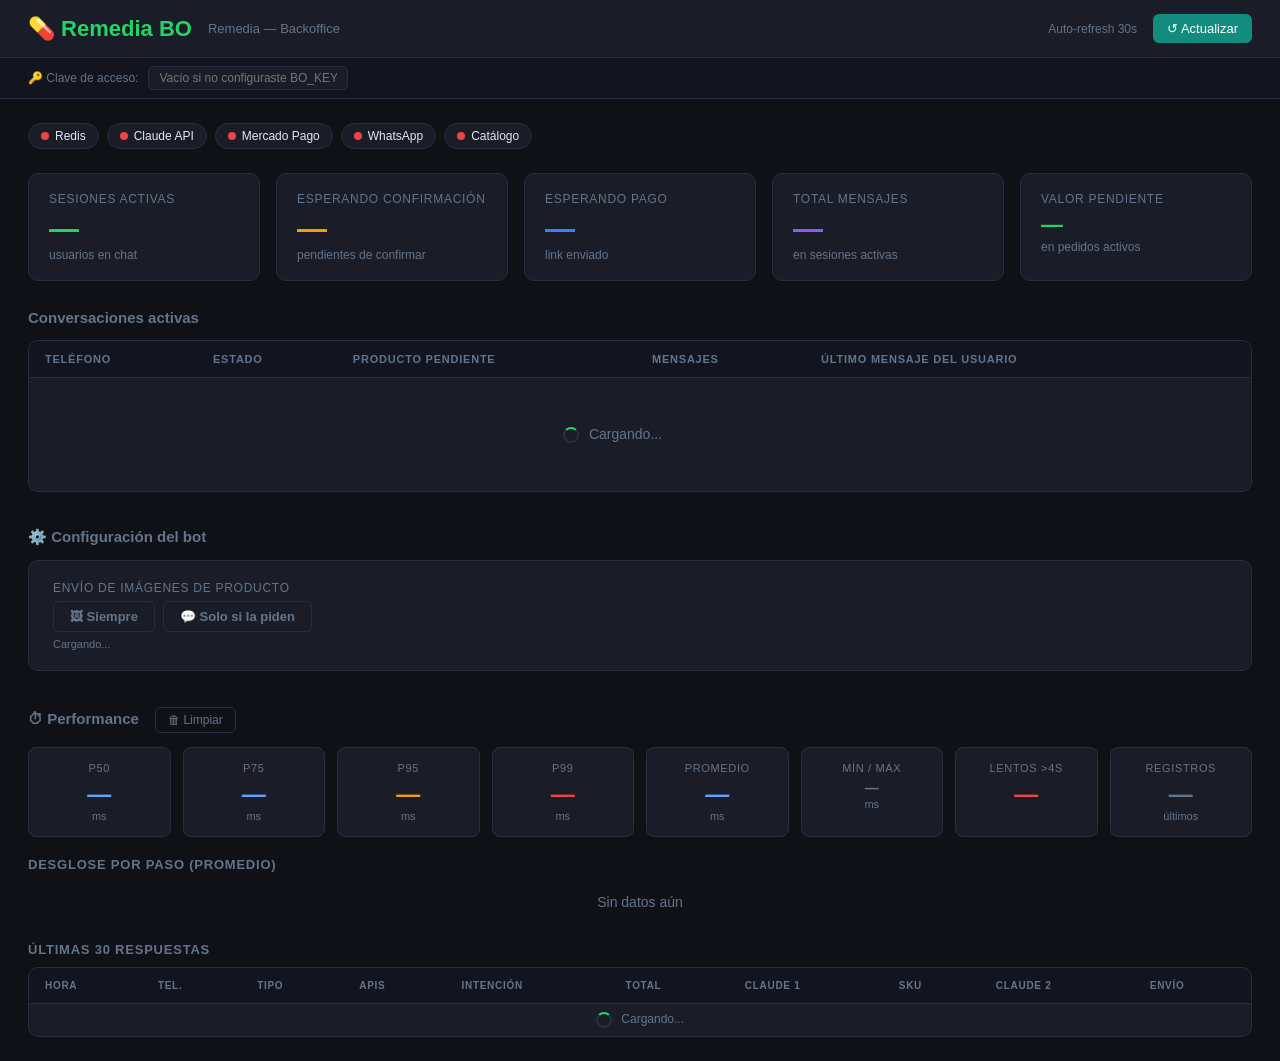
==== app/static/backoffice.html @ 474941da "feat: show which APIs were called in perf log table - webhook.py: track audio_provider used per mess" ====
<!DOCTYPE html>
<html lang="es">
<head>
<meta charset="UTF-8">
<meta name="viewport" content="width=device-width, initial-scale=1.0">
<title>Remedia — Backoffice</title>
<style>
* { box-sizing: border-box; margin: 0; padding: 0; }
:root {
  --bg: #0f1117;
  --surface: #1a1d27;
  --border: #2a2d3e;
  --text: #e2e8f0;
  --text-muted: #64748b;
  --accent: #25d366;
  --accent2: #128c7e;
  --warn: #f59e0b;
  --danger: #ef4444;
  --info: #3b82f6;
  --purple: #8b5cf6;
}
body { font-family: -apple-system, BlinkMacSystemFont, 'Segoe UI', sans-serif; background: var(--bg); color: var(--text); min-height: 100vh; }

/* ── Header ── */
#header {
  background: var(--surface);
  border-bottom: 1px solid var(--border);
  padding: 14px 28px;
  display: flex; align-items: center; gap: 16px;
}
#header .logo { font-size: 22px; font-weight: 700; color: var(--accent); }
#header .sub { font-size: 13px; color: var(--text-muted); }
#header .spacer { flex: 1; }
#header .refresh-info { font-size: 12px; color: var(--text-muted); }
#btn-refresh {
  background: var(--accent2); color: #fff;
  border: none; border-radius: 6px; padding: 7px 14px;
  cursor: pointer; font-size: 13px; font-weight: 500;
}
#btn-refresh:hover { background: var(--accent); }

/* ── Key input ── */
#key-bar {
  background: #12151f;
  border-bottom: 1px solid var(--border);
  padding: 8px 28px;
  display: flex; align-items: center; gap: 10px;
  font-size: 12px; color: var(--text-muted);
}
#key-input {
  background: var(--surface); border: 1px solid var(--border);
  color: var(--text); border-radius: 5px; padding: 4px 10px;
  font-size: 12px; width: 200px; outline: none;
}

/* ── Content ── */
#content { padding: 24px 28px; max-width: 1400px; }

/* ── Status bar ── */
#status-bar {
  display: flex; gap: 8px; flex-wrap: wrap; margin-bottom: 24px;
}
.status-pill {
  display: flex; align-items: center; gap: 6px;
  background: var(--surface); border: 1px solid var(--border);
  border-radius: 20px; padding: 5px 12px; font-size: 12px;
}
.status-pill .dot { width: 8px; height: 8px; border-radius: 50%; flex-shrink: 0; }
.dot.ok { background: var(--accent); }
.dot.err { background: var(--danger); }
.dot.unk { background: var(--text-muted); }

/* ── Stat cards ── */
#stats-row {
  display: grid;
  grid-template-columns: repeat(auto-fit, minmax(180px, 1fr));
  gap: 16px; margin-bottom: 28px;
}
.stat-card {
  background: var(--surface); border: 1px solid var(--border);
  border-radius: 10px; padding: 18px 20px;
}
.stat-card .label { font-size: 12px; color: var(--text-muted); margin-bottom: 8px; text-transform: uppercase; letter-spacing: .06em; }
.stat-card .value { font-size: 30px; font-weight: 700; line-height: 1; }
.stat-card .sub { font-size: 12px; color: var(--text-muted); margin-top: 4px; }
.val-green { color: var(--accent); }
.val-warn  { color: var(--warn); }
.val-info  { color: var(--info); }
.val-purple{ color: var(--purple); }

/* ── Sessions table ── */
#sessions-section h2 {
  font-size: 15px; font-weight: 600; margin-bottom: 14px;
  color: var(--text-muted);
}
.table-wrap {
  background: var(--surface); border: 1px solid var(--border);
  border-radius: 10px; overflow: hidden;
}
table { width: 100%; border-collapse: collapse; }
thead th {
  text-align: left; font-size: 11px; text-transform: uppercase;
  letter-spacing: .07em; color: var(--text-muted);
  padding: 12px 16px; border-bottom: 1px solid var(--border);
  background: #12151f;
}
tbody tr {
  border-bottom: 1px solid var(--border);
  cursor: pointer; transition: background .12s;
}
tbody tr:last-child { border-bottom: none; }
tbody tr:hover { background: #1f2235; }
tbody tr.expanded { background: #1f2235; }
td { padding: 12px 16px; font-size: 13px; vertical-align: middle; }
td .phone { font-weight: 600; font-family: monospace; font-size: 13px; }
td .msgs-count { color: var(--text-muted); font-size: 12px; }
td .ultimo { color: var(--text-muted); font-size: 12px; max-width: 260px; overflow: hidden; text-overflow: ellipsis; white-space: nowrap; }
td .product-name { font-weight: 500; }
td .product-price { color: var(--accent); font-size: 12px; }

/* Estado badges */
.badge {
  display: inline-block; padding: 3px 10px; border-radius: 10px;
  font-size: 11px; font-weight: 600;
}
.badge.idle { background: #1e293b; color: var(--text-muted); }
.badge.esperando_confirmacion { background: #2d1f00; color: var(--warn); }
.badge.esperando_pago { background: #0f2d1a; color: var(--accent); }
.badge.pedido_confirmado { background: #1a1060; color: #a78bfa; }
.badge.operador { background: #2d0a0a; color: var(--danger); animation: pulse-red 2s infinite; }
@keyframes pulse-red { 0%,100%{opacity:1} 50%{opacity:.6} }

/* ── Conversation expand ── */
.conv-row { display: none; }
.conv-row.visible { display: table-row; }
.conv-cell {
  padding: 0 16px 16px !important;
  background: #12151f;
}
.conv-inner {
  border: 1px solid var(--border); border-radius: 8px;
  overflow: hidden; max-height: 320px; overflow-y: auto;
}
.conv-msg {
  padding: 8px 14px; font-size: 13px; line-height: 1.5;
  border-bottom: 1px solid var(--border);
  display: flex; gap: 10px;
}
.conv-msg:last-child { border-bottom: none; }
.conv-msg .role {
  font-size: 11px; font-weight: 700; min-width: 70px;
  padding-top: 2px; flex-shrink: 0;
}
.conv-msg .role.user      { color: var(--info); }
.conv-msg .role.assistant { color: var(--accent); }
.conv-msg .role.operator  { color: var(--danger); }
.conv-msg .text { color: var(--text); white-space: pre-wrap; }

/* ── Operator panel ── */
.operator-panel {
  border-top: 1px solid var(--border); padding: 12px 14px;
  background: #1a0f0f; display: flex; flex-direction: column; gap: 10px;
}
.operator-panel .op-label {
  font-size: 11px; font-weight: 700; color: var(--danger);
  text-transform: uppercase; letter-spacing: .06em;
}
.operator-input-row {
  display: flex; gap: 8px;
}
.operator-input {
  flex: 1; background: var(--surface); border: 1px solid var(--border);
  color: var(--text); border-radius: 6px; padding: 8px 12px;
  font-size: 13px; outline: none; resize: none; font-family: inherit;
}
.operator-input:focus { border-color: var(--danger); }
.btn-op-send {
  background: var(--danger); color: #fff; border: none;
  border-radius: 6px; padding: 8px 16px; cursor: pointer;
  font-size: 13px; font-weight: 600; white-space: nowrap;
}
.btn-op-send:hover { background: #dc2626; }
.btn-op-send:disabled { opacity: .5; cursor: not-allowed; }
.btn-op-release {
  background: transparent; border: 1px solid var(--border);
  color: var(--text-muted); border-radius: 6px; padding: 6px 12px;
  cursor: pointer; font-size: 12px;
}
.btn-op-release:hover { border-color: var(--accent); color: var(--accent); }

/* ── Empty state ── */
.empty { color: var(--text-muted); font-size: 14px; text-align: center; padding: 48px; }

/* ── Loading ── */
.spinner {
  display: inline-block; width: 16px; height: 16px;
  border: 2px solid var(--border); border-top-color: var(--accent);
  border-radius: 50%; animation: spin .7s linear infinite;
  vertical-align: middle; margin-right: 6px;
}
@keyframes spin { to { transform: rotate(360deg); } }

#last-updated { font-size: 12px; color: var(--text-muted); margin-bottom: 14px; }

/* ── Perf section ── */
#perf-section { margin-top: 36px; }
#perf-section h2 {
  font-size: 15px; font-weight: 600; margin-bottom: 14px; color: var(--text-muted);
}
#perf-section h3 {
  font-size: 13px; font-weight: 600; color: var(--text-muted);
  margin: 20px 0 10px; text-transform: uppercase; letter-spacing: .06em;
}
.perf-cards {
  display: grid;
  grid-template-columns: repeat(auto-fit, minmax(130px, 1fr));
  gap: 12px; margin-bottom: 20px;
}
.perf-card {
  background: var(--surface); border: 1px solid var(--border);
  border-radius: 8px; padding: 14px 16px; text-align: center;
}
.perf-card .p-label { font-size: 11px; color: var(--text-muted); text-transform: uppercase; letter-spacing: .06em; margin-bottom: 6px; }
.perf-card .p-value { font-size: 24px; font-weight: 700; }
.perf-card .p-unit  { font-size: 11px; color: var(--text-muted); margin-top: 2px; }
.ms-fast   { color: var(--accent); }
.ms-ok     { color: #60a5fa; }
.ms-warn   { color: var(--warn); }
.ms-slow   { color: var(--danger); }

.step-bars { display: flex; flex-direction: column; gap: 8px; margin-bottom: 20px; }
.step-bar-row { display: flex; align-items: center; gap: 10px; font-size: 12px; }
.step-bar-label { min-width: 120px; color: var(--text-muted); }
.step-bar-track { flex: 1; background: var(--border); border-radius: 4px; height: 12px; overflow: hidden; }
.step-bar-fill  { height: 100%; border-radius: 4px; transition: width .4s; }
.step-bar-val   { min-width: 60px; text-align: right; color: var(--text); }

.perf-log-table { font-size: 12px; }
.perf-log-table thead th { font-size: 10px; }
.perf-log-table td { padding: 8px 12px; font-size: 12px; }
.ts-cell { color: var(--text-muted); font-family: monospace; }
.slow-row td { background: rgba(239,68,68,.08); }

.tag {
  display: inline-block; padding: 2px 8px; border-radius: 6px;
  font-size: 10px; font-weight: 600; background: #1e293b; color: var(--text-muted);
}
.tag.audio    { background: #1a1060; color: #a78bfa; }
.tag.image    { background: #0f2d1a; color: var(--accent); }
.tag.simulate { background: #12182b; color: #60a5fa; }

/* API tags en la columna de APIs */
.api-tags { display: flex; flex-wrap: wrap; gap: 3px; }
.api-tag { display: inline-block; padding: 2px 6px; border-radius: 5px; font-size: 10px; font-weight: 700; }
.api-tag.claude  { background: #1e3a5f; color: #60a5fa; }
.api-tag.groq    { background: #2d1060; color: #c084fc; }
.api-tag.openai  { background: #0f2d1a; color: #34d399; }
.api-tag.vision  { background: #2d1f00; color: #fbbf24; }

#btn-clear-perf {
  background: transparent; border: 1px solid var(--border);
  color: var(--text-muted); border-radius: 6px; padding: 5px 12px;
  cursor: pointer; font-size: 12px; margin-left: 12px;
}
#btn-clear-perf:hover { border-color: var(--danger); color: var(--danger); }
</style>
</head>
<body>

<div id="header">
  <div class="logo">💊 Remedia BO</div>
  <div class="sub">Remedia — Backoffice</div>
  <div class="spacer"></div>
  <span class="refresh-info">Auto-refresh 30s</span>
  <button id="btn-refresh">↺ Actualizar</button>
</div>

<div id="key-bar">
  🔑 Clave de acceso:
  <input id="key-input" type="password" placeholder="Vacío si no configuraste BO_KEY" />
</div>

<div id="content">

  <div id="status-bar">
    <div class="status-pill"><div class="dot unk" id="dot-redis"></div> Redis</div>
    <div class="status-pill"><div class="dot unk" id="dot-claude"></div> Claude API</div>
    <div class="status-pill"><div class="dot unk" id="dot-mp"></div> Mercado Pago</div>
    <div class="status-pill"><div class="dot unk" id="dot-wa"></div> WhatsApp</div>
    <div class="status-pill"><div class="dot unk" id="dot-sku"></div> <span id="lbl-sku">Catálogo</span></div>
  </div>

  <div id="stats-row">
    <div class="stat-card">
      <div class="label">Sesiones activas</div>
      <div class="value val-green" id="s-total">—</div>
      <div class="sub">usuarios en chat</div>
    </div>
    <div class="stat-card">
      <div class="label">Esperando confirmación</div>
      <div class="value val-warn" id="s-confirmacion">—</div>
      <div class="sub">pendientes de confirmar</div>
    </div>
    <div class="stat-card">
      <div class="label">Esperando pago</div>
      <div class="value val-info" id="s-pago">—</div>
      <div class="sub">link enviado</div>
    </div>
    <div class="stat-card">
      <div class="label">Total mensajes</div>
      <div class="value val-purple" id="s-mensajes">—</div>
      <div class="sub">en sesiones activas</div>
    </div>
    <div class="stat-card">
      <div class="label">Valor pendiente</div>
      <div class="value val-green" id="s-valor" style="font-size:22px">—</div>
      <div class="sub">en pedidos activos</div>
    </div>
  </div>

  <div id="sessions-section">
    <p id="last-updated"></p>
    <h2>Conversaciones activas</h2>
    <div class="table-wrap">
      <table id="sessions-table">
        <thead>
          <tr>
            <th>Teléfono</th>
            <th>Estado</th>
            <th>Producto pendiente</th>
            <th>Mensajes</th>
            <th>Último mensaje del usuario</th>
            <th></th>
          </tr>
        </thead>
        <tbody id="sessions-body">
          <tr><td colspan="5" class="empty"><span class="spinner"></span> Cargando...</td></tr>
        </tbody>
      </table>
    </div>
  </div>

  <!-- ── Configuración ───────────────────────────────────────────────────── -->
  <div id="config-section" style="margin-top:36px;margin-bottom:36px">
    <h2 style="font-size:15px;font-weight:600;margin-bottom:14px;color:var(--text-muted)">⚙️ Configuración del bot</h2>
    <div style="background:var(--surface);border:1px solid var(--border);border-radius:10px;padding:20px 24px;display:flex;flex-wrap:wrap;gap:24px;align-items:center">

      <!-- send_images toggle -->
      <div style="display:flex;flex-direction:column;gap:6px">
        <div style="font-size:12px;text-transform:uppercase;letter-spacing:.06em;color:var(--text-muted)">Envío de imágenes de producto</div>
        <div style="display:flex;gap:8px">
          <button class="cfg-btn" id="cfg-img-always" data-key="send_images" data-val="always"
            onclick="setConfig('send_images','always')" style="padding:7px 16px;border-radius:6px;font-size:13px;font-weight:600;cursor:pointer;border:1px solid var(--border);background:var(--surface2);color:var(--text-muted);transition:all .15s">
            🖼 Siempre
          </button>
          <button class="cfg-btn" id="cfg-img-onrequest" data-key="send_images" data-val="on_request"
            onclick="setConfig('send_images','on_request')" style="padding:7px 16px;border-radius:6px;font-size:13px;font-weight:600;cursor:pointer;border:1px solid var(--border);background:var(--surface2);color:var(--text-muted);transition:all .15s">
            💬 Solo si la piden
          </button>
        </div>
        <div style="font-size:11px;color:var(--text-muted)" id="cfg-img-desc">Cargando...</div>
      </div>

    </div>
  </div>

  <!-- ── Performance ─────────────────────────────────────────────────────── -->
  <div id="perf-section">
    <h2>
      ⏱ Performance
      <button id="btn-clear-perf" title="Borrar historial de tiempos">🗑 Limpiar</button>
    </h2>

    <!-- Percentile cards -->
    <div class="perf-cards" id="perf-cards">
      <div class="perf-card"><div class="p-label">p50</div><div class="p-value ms-ok" id="p-p50">—</div><div class="p-unit">ms</div></div>
      <div class="perf-card"><div class="p-label">p75</div><div class="p-value ms-ok" id="p-p75">—</div><div class="p-unit">ms</div></div>
      <div class="perf-card"><div class="p-label">p95</div><div class="p-value ms-warn" id="p-p95">—</div><div class="p-unit">ms</div></div>
      <div class="perf-card"><div class="p-label">p99</div><div class="p-value ms-slow" id="p-p99">—</div><div class="p-unit">ms</div></div>
      <div class="perf-card"><div class="p-label">Promedio</div><div class="p-value ms-ok" id="p-avg">—</div><div class="p-unit">ms</div></div>
      <div class="perf-card"><div class="p-label">Mín / Máx</div><div class="p-value" id="p-minmax" style="font-size:14px;color:var(--text-muted)">—</div><div class="p-unit">ms</div></div>
      <div class="perf-card"><div class="p-label">Lentos &gt;4s</div><div class="p-value ms-slow" id="p-lentos">—</div><div class="p-unit" id="p-lentos-pct"></div></div>
      <div class="perf-card"><div class="p-label">Registros</div><div class="p-value" style="color:var(--text-muted)" id="p-total">—</div><div class="p-unit">últimos</div></div>
    </div>

    <!-- Step breakdown bars -->
    <h3>Desglose por paso (promedio)</h3>
    <div class="step-bars" id="step-bars">
      <div class="empty" style="padding:12px">Sin datos aún</div>
    </div>

    <!-- Recent log table -->
    <h3>Últimas 30 respuestas</h3>
    <div class="table-wrap">
      <table class="perf-log-table">
        <thead>
          <tr>
            <th>Hora</th>
            <th>Tel.</th>
            <th>Tipo</th>
            <th>APIs</th>
            <th>Intención</th>
            <th>Total</th>
            <th>Claude 1</th>
            <th>SKU</th>
            <th>Claude 2</th>
            <th>Envío</th>
          </tr>
        </thead>
        <tbody id="perf-body">
          <tr><td colspan="10" class="empty"><span class="spinner"></span> Cargando...</td></tr>
        </tbody>
      </table>
    </div>
  </div>

</div>

<script>
const API = '';
let expandedPhones = new Set();

function key() {
  return document.getElementById('key-input').value.trim();
}

function apiUrl(path) {
  const k = key();
  return `${API}${path}${k ? '?key=' + encodeURIComponent(k) : ''}`;
}

// ── Health ───────────────────────────────────────────────────────────────────

async function loadHealth() {
  try {
    const r = await fetch(apiUrl('/bo/health'));
    if (!r.ok) {
      // Marcar todo en rojo si el servidor no responde bien
      ['dot-redis','dot-claude','dot-mp','dot-wa','dot-sku'].forEach(id => setDot(id, false));
      return;
    }
    const d = await r.json();
    setDot('dot-redis',  d.redis);
    setDot('dot-claude', d.anthropic_key_ok);
    setDot('dot-mp',     d.mp_token_ok);
    setDot('dot-wa',     d.whatsapp_ok);
    setDot('dot-sku',    d.sku_total > 0);
    document.getElementById('lbl-sku').textContent = `Catálogo (${d.sku_total.toLocaleString('es-AR')} SKUs)`;
  } catch(_) {
    ['dot-redis','dot-claude','dot-mp','dot-wa','dot-sku'].forEach(id => setDot(id, false));
  }
}

function setDot(id, ok) {
  const el = document.getElementById(id);
  el.className = 'dot ' + (ok ? 'ok' : 'err');
}

// ── Stats ────────────────────────────────────────────────────────────────────

async function loadStats() {
  try {
    const r = await fetch(apiUrl('/bo/stats'));
    if (!r.ok) return;
    const d = await r.json();
    document.getElementById('s-total').textContent       = d.sesiones_activas;
    document.getElementById('s-confirmacion').textContent = d.by_estado?.esperando_confirmacion || 0;
    document.getElementById('s-pago').textContent         = d.by_estado?.esperando_pago || 0;
    document.getElementById('s-mensajes').textContent     = d.total_mensajes;
    document.getElementById('s-valor').textContent        = '$' + Number(d.valor_pendiente).toLocaleString('es-AR', {minimumFractionDigits:2});
  } catch(_) {}
}

// ── Sessions ─────────────────────────────────────────────────────────────────

async function loadSessions() {
  try {
    const r = await fetch(apiUrl('/bo/sessions'));
    if (r.status === 403) {
      document.getElementById('sessions-body').innerHTML =
        '<tr><td colspan="5" class="empty">🔒 Clave incorrecta</td></tr>';
      return;
    }
    if (!r.ok) return;
    const sessions = await r.json();
    renderSessions(sessions);
    scheduleRefresh(sessions);
    document.getElementById('last-updated').textContent =
      'Última actualización: ' + new Date().toLocaleTimeString('es-AR');
  } catch(e) {
    document.getElementById('sessions-body').innerHTML =
      '<tr><td colspan="6" class="empty">Error conectando al servidor</td></tr>';
    scheduleRefresh([]);
  }
}

function estadoBadge(estado) {
  const labels = {
    idle:                   'Idle',
    esperando_confirmacion: 'Confirmación',
    esperando_pago:         'Esperando pago',
    pedido_confirmado:      '✅ Pago confirmado',
    operador:               '🔴 En atención',
  };
  return `<span class="badge ${estado}">${labels[estado] || estado}</span>`;
}

function renderSessions(sessions) {
  // Guardar contenido de textareas de operador antes de re-renderizar
  const savedInputs = {};
  document.querySelectorAll('.operator-input').forEach(el => {
    if (el.value.trim()) savedInputs[el.id] = el.value;
  });

  const body = document.getElementById('sessions-body');
  if (!sessions.length) {
    body.innerHTML = '<tr><td colspan="6" class="empty">Sin sesiones activas en este momento</td></tr>';
    return;
  }

  let html = '';
  for (const s of sessions) {
    const isExp = expandedPhones.has(s.phone);
    const productHtml = s.pending_sku_nombre
      ? `<div class="product-name">${esc(s.pending_sku_nombre)}</div>
         <div class="product-price">$${Number(s.pending_precio).toLocaleString('es-AR',{minimumFractionDigits:2})} × ${s.pending_cantidad}</div>`
      : `<span style="color:var(--text-muted);font-size:12px">—</span>`;

    const isOp = s.estado === 'operador';
    const takeoverBtn = isOp
      ? `<button class="btn-op-release" onclick="event.stopPropagation();releaseSession('${esc(s.phone)}')" title="Devolver al bot">🤖 Devolver al bot</button>`
      : `<button class="btn-op-release" onclick="event.stopPropagation();takeoverSession('${esc(s.phone)}')" title="Tomar conversación">🙋 Tomar</button>`;

    html += `
      <tr class="${isExp ? 'expanded' : ''}" onclick="toggleSession('${esc(s.phone)}')">
        <td><div class="phone">${esc(s.phone)}</div></td>
        <td>${estadoBadge(s.estado)}</td>
        <td>${productHtml}</td>
        <td><span class="msgs-count">${s.mensajes}</span></td>
        <td><div class="ultimo">${s.ultimo_mensaje ? esc(s.ultimo_mensaje) : '—'}</div></td>
        <td>${takeoverBtn}</td>
      </tr>
      <tr class="conv-row ${isExp ? 'visible' : ''}" id="conv-${esc(s.phone)}">
        <td colspan="6" class="conv-cell">
          <div class="conv-inner" id="conv-inner-${esc(s.phone)}">
            <div class="empty" style="padding:16px"><span class="spinner"></span> Cargando historial...</div>
          </div>
          ${isOp ? operatorPanel(s.phone) : ''}
        </td>
      </tr>`;
  }
  body.innerHTML = html;

  // Restaurar contenido de textareas que tenían texto
  Object.entries(savedInputs).forEach(([id, val]) => {
    const el = document.getElementById(id);
    if (el) el.value = val;
  });

  // Recargar los que estaban expandidos
  for (const phone of expandedPhones) {
    fetchConversation(phone);
  }
}

async function toggleSession(phone) {
  if (expandedPhones.has(phone)) {
    expandedPhones.delete(phone);
  } else {
    expandedPhones.add(phone);
    fetchConversation(phone);
  }
  // Redraw without full reload
  const row = document.querySelector(`tr[onclick="toggleSession('${phone}')"]`);
  const convRow = document.getElementById(`conv-${phone}`);
  if (row) row.classList.toggle('expanded', expandedPhones.has(phone));
  if (convRow) convRow.classList.toggle('visible', expandedPhones.has(phone));
}

async function fetchConversation(phone) {
  const inner = document.getElementById(`conv-inner-${phone}`);
  if (!inner) return;
  try {
    const r = await fetch(apiUrl(`/bo/session/${encodeURIComponent(phone)}`));
    if (!r.ok) return;
    const d = await r.json();
    const history = d.history || [];
    if (!history.length) {
      inner.innerHTML = '<div class="empty" style="padding:12px">Sin historial</div>';
      return;
    }
    const roleLabel = {
      user:      '👤 Usuario',
      assistant: '🤖 Remedia',
      operator:  '🧑‍💼 Operador',
    };
    inner.innerHTML = history.map(m => `
      <div class="conv-msg">
        <div class="role ${m.role}">${roleLabel[m.role] || m.role}</div>
        <div class="text">${esc(m.content)}</div>
      </div>`).join('');
    inner.scrollTop = inner.scrollHeight;
  } catch(_) {}
}

// ── Operador handoff ──────────────────────────────────────────────────────────

function operatorPanel(phone) {
  const pid = phone.replace(/\W/g, '_');
  return `
    <div class="operator-panel" id="op-panel-${pid}">
      <div class="op-label">🔴 Modo operador activo — el bot está silenciado</div>
      <div class="operator-input-row">
        <textarea class="operator-input" id="op-input-${pid}" rows="2"
          placeholder="Escribí tu mensaje al cliente..."
          onkeydown="opKeydown(event,'${esc(phone)}')"></textarea>
        <button class="btn-op-send" id="op-send-${pid}"
          onclick="sendOperatorMessage('${esc(phone)}')">Enviar</button>
      </div>
    </div>`;
}

function opKeydown(e, phone) {
  // Ctrl+Enter o Cmd+Enter para enviar
  if ((e.ctrlKey || e.metaKey) && e.key === 'Enter') {
    e.preventDefault();
    sendOperatorMessage(phone);
  }
}

async function takeoverSession(phone) {
  try {
    const r = await fetch(apiUrl(`/bo/session/${encodeURIComponent(phone)}/takeover`), { method: 'POST' });
    if (!r.ok) return;
    await loadSessions();
    // Expandir automáticamente la sesión tomada
    if (!expandedPhones.has(phone)) {
      expandedPhones.add(phone);
      await fetchConversation(phone);
    }
  } catch(_) {}
}

async function releaseSession(phone) {
  try {
    const r = await fetch(apiUrl(`/bo/session/${encodeURIComponent(phone)}/release`), { method: 'POST' });
    if (!r.ok) return;
    await loadSessions();
  } catch(_) {}
}

async function sendOperatorMessage(phone) {
  const pid = phone.replace(/\W/g, '_');
  const input = document.getElementById(`op-input-${pid}`);
  const btn   = document.getElementById(`op-send-${pid}`);
  if (!input || !input.value.trim()) return;

  btn.disabled = true;
  btn.textContent = '...';

  try {
    const r = await fetch(apiUrl(`/bo/session/${encodeURIComponent(phone)}/message`), {
      method: 'POST',
      headers: { 'Content-Type': 'application/json' },
      body: JSON.stringify({ text: input.value.trim() }),
    });
    if (r.ok) {
      input.value = '';
      await fetchConversation(phone);  // refrescar historial
    } else {
      const err = await r.json().catch(() => ({}));
      alert('Error enviando: ' + (err.detail || r.status));
    }
  } catch(e) {
    alert('Error de red: ' + e.message);
  } finally {
    btn.disabled = false;
    btn.textContent = 'Enviar';
    input.focus();
  }
}

// Refresh más frecuente si hay sesiones en modo operador
function getRefreshInterval() {
  return sessions => sessions?.some(s => s.estado === 'operador') ? 8000 : 30000;
}
let _refreshTimer = null;
function scheduleRefresh(sessions) {
  if (_refreshTimer) clearTimeout(_refreshTimer);
  const delay = sessions?.some(s => s.estado === 'operador') ? 8000 : 30000;
  _refreshTimer = setTimeout(reload, delay);
}

function esc(s) {
  return String(s).replace(/&/g,'&amp;').replace(/</g,'&lt;').replace(/>/g,'&gt;').replace(/"/g,'&quot;');
}

// ── Performance ──────────────────────────────────────────────────────────────

const STEP_LABELS = {
  claude1_ms:        'Claude 1 (intent)',
  sku_ms:            'SKU search',
  claude2_ms:        'Claude 2 (respuesta)',
  send_ms:           'Envío + delay',
  transcripcion_ms:  'Transcripción audio',
  vision_ms:         'Visión imagen',
};

// Max reference for bar width (4000ms = 100%)
const BAR_MAX = 4000;

function msColor(ms) {
  if (ms < 800)  return 'ms-fast';
  if (ms < 2000) return 'ms-ok';
  if (ms < 3500) return 'ms-warn';
  return 'ms-slow';
}

function barColor(key, ms) {
  if (key.startsWith('claude')) return ms < 1500 ? '#3b82f6' : '#f59e0b';
  if (key === 'send_ms')         return ms < 2000 ? '#25d366' : '#f59e0b';
  if (key === 'sku_ms')          return '#8b5cf6';
  return '#64748b';
}

async function loadPerf() {
  try {
    // Armar URL correctamente para no pisar ?key= cuando ya hay ?n=
    const base = apiUrl('/bo/perf');
    const sep = base.includes('?') ? '&' : '?';
    const r = await fetch(base + sep + 'n=100');
    if (!r.ok) return;
    const d = await r.json();

    if (!d.agregados) {
      document.getElementById('perf-body').innerHTML =
        '<tr><td colspan="10" class="empty">Sin datos de performance aún — enviá algunos mensajes</td></tr>';
      return;
    }

    const a = d.agregados;

    // Cards
    document.getElementById('p-p50').textContent   = a.p50_ms.toLocaleString();
    document.getElementById('p-p75').textContent   = a.p75_ms.toLocaleString();
    document.getElementById('p-p95').textContent   = a.p95_ms.toLocaleString();
    document.getElementById('p-p99').textContent   = a.p99_ms.toLocaleString();
    document.getElementById('p-avg').textContent   = a.avg_ms.toLocaleString();
    document.getElementById('p-minmax').textContent = `${a.min_ms.toLocaleString()} / ${a.max_ms.toLocaleString()}`;
    document.getElementById('p-lentos').textContent = a.lentos_gt4s;
    document.getElementById('p-lentos-pct').textContent = `${a.pct_lentos}% del total`;
    document.getElementById('p-total').textContent = d.total_registros;

    // Color p50 card dynamically
    document.getElementById('p-p50').className = 'p-value ' + msColor(a.p50_ms);
    document.getElementById('p-avg').className = 'p-value ' + msColor(a.avg_ms);

    // Step bars
    const barsEl = document.getElementById('step-bars');
    const stepAvgs = a.step_avgs || {};
    if (!Object.keys(stepAvgs).length) {
      barsEl.innerHTML = '<div class="empty" style="padding:12px">Sin datos de pasos aún</div>';
    } else {
      barsEl.innerHTML = Object.entries(stepAvgs).map(([k, ms]) => {
        const pct = Math.min(ms / BAR_MAX * 100, 100).toFixed(1);
        const color = barColor(k, ms);
        const label = STEP_LABELS[k] || k;
        const count = a.step_counts?.[k] ? ` (${a.step_counts[k]} muestras)` : '';
        return `
          <div class="step-bar-row">
            <div class="step-bar-label">${label}</div>
            <div class="step-bar-track">
              <div class="step-bar-fill" style="width:${pct}%;background:${color}"></div>
            </div>
            <div class="step-bar-val ${msColor(ms)}">${ms.toLocaleString()}ms${count}</div>
          </div>`;
      }).join('');
    }

    // Log table
    const perfBody = document.getElementById('perf-body');
    if (!d.entries.length) {
      perfBody.innerHTML = '<tr><td colspan="10" class="empty">Sin registros</td></tr>';
      return;
    }

    const API_LABELS = { claude: 'Claude', groq: 'Groq', openai: 'OpenAI', vision: 'Visión' };

    perfBody.innerHTML = d.entries.map(e => {
      const t = new Date(e.ts);
      const hora = t.toLocaleTimeString('es-AR', {hour:'2-digit', minute:'2-digit', second:'2-digit'});
      const isSlow = e.total_ms > 4000;
      const s = e.steps || {};
      const tipo = e.tipo || 'text';

      // API tags: usar campo guardado si existe, sino inferir de los steps
      const apis = e.apis && e.apis.length
        ? e.apis
        : [
            ...(s.claude1_ms != null || s.claude2_ms != null ? ['claude'] : []),
            ...(s.transcripcion_ms != null ? ['groq'] : []),   // fallback: groq
            ...(s.vision_ms != null ? ['vision'] : []),
          ];
      const apiTagsHtml = apis.length
        ? `<div class="api-tags">${apis.map(a =>
            `<span class="api-tag ${a}">${API_LABELS[a] || a}</span>`
          ).join('')}</div>`
        : '<span style="color:var(--text-muted);font-size:11px">—</span>';

      return `<tr class="${isSlow ? 'slow-row' : ''}">
        <td class="ts-cell">${hora}</td>
        <td>…${esc(e.phone_suffix || '??')}</td>
        <td><span class="tag ${tipo}">${tipo}</span></td>
        <td>${apiTagsHtml}</td>
        <td style="max-width:120px;overflow:hidden;text-overflow:ellipsis;white-space:nowrap">${esc(e.intencion || '—')}</td>
        <td class="${msColor(e.total_ms)}" style="font-weight:600">${e.total_ms.toLocaleString()}ms</td>
        <td class="${msColor(s.claude1_ms||0)}">${s.claude1_ms != null ? s.claude1_ms+'ms' : '—'}</td>
        <td style="color:var(--text-muted)">${s.sku_ms != null ? s.sku_ms+'ms' : '—'}</td>
        <td class="${msColor(s.claude2_ms||0)}">${s.claude2_ms != null ? s.claude2_ms+'ms' : '—'}</td>
        <td class="${msColor(s.send_ms||0)}">${s.send_ms != null ? s.send_ms+'ms' : '—'}</td>
      </tr>`;
    }).join('');

  } catch(e) {
    console.error('perf load error', e);
  }
}

// Null-safe: evita crash si el HTML viejo (sin btn-clear-perf) está cacheado
const _btnClearPerf = document.getElementById('btn-clear-perf');
if (_btnClearPerf) {
  _btnClearPerf.addEventListener('click', async () => {
    if (!confirm('¿Borrar todo el historial de performance?')) return;
    try {
      await fetch(apiUrl('/bo/perf'), { method: 'DELETE' });
      await loadPerf();
    } catch(_) {}
  });
}

// ── Configuración ────────────────────────────────────────────────────────────

const CFG_IMG_LABELS = {
  always:     { desc: 'El bot envía la imagen del producto automáticamente cuando muestra opciones.', active: 'cfg-img-always' },
  on_request: { desc: 'El bot solo envía la imagen si el cliente la pide explícitamente ("¿tenés foto?").', active: 'cfg-img-onrequest' },
};

async function loadConfig() {
  try {
    const r = await fetch(apiUrl('/bo/config'));
    if (!r.ok) return;
    const d = await r.json();
    applyConfigUI(d);
  } catch(_) {}
}

function applyConfigUI(cfg) {
  // send_images
  const imgMode = cfg.send_images || 'always';
  const info = CFG_IMG_LABELS[imgMode] || CFG_IMG_LABELS.always;
  document.getElementById('cfg-img-desc').textContent = info.desc;
  document.querySelectorAll('[data-key="send_images"]').forEach(btn => {
    const isActive = btn.dataset.val === imgMode;
    btn.style.background = isActive ? 'var(--info)' : 'var(--surface2)';
    btn.style.color      = isActive ? '#fff' : 'var(--text-muted)';
    btn.style.borderColor = isActive ? 'var(--info)' : 'var(--border)';
  });
}

async function setConfig(key, value) {
  try {
    const r = await fetch(apiUrl('/bo/config'), {
      method: 'PATCH',
      headers: { 'Content-Type': 'application/json' },
      body: JSON.stringify({ [key]: value }),
    });
    if (!r.ok) return;
    const d = await r.json();
    applyConfigUI(d);
  } catch(_) {}
}

// ── Reload all ───────────────────────────────────────────────────────────────

async function reload() {
  await Promise.all([loadHealth(), loadStats(), loadSessions(), loadPerf(), loadConfig()]);
}

document.getElementById('btn-refresh').addEventListener('click', reload);
document.getElementById('key-input').addEventListener('change', reload);

// Carga inicial (el refresh dinámico lo maneja scheduleRefresh)
reload();
</script>
</body>
</html>
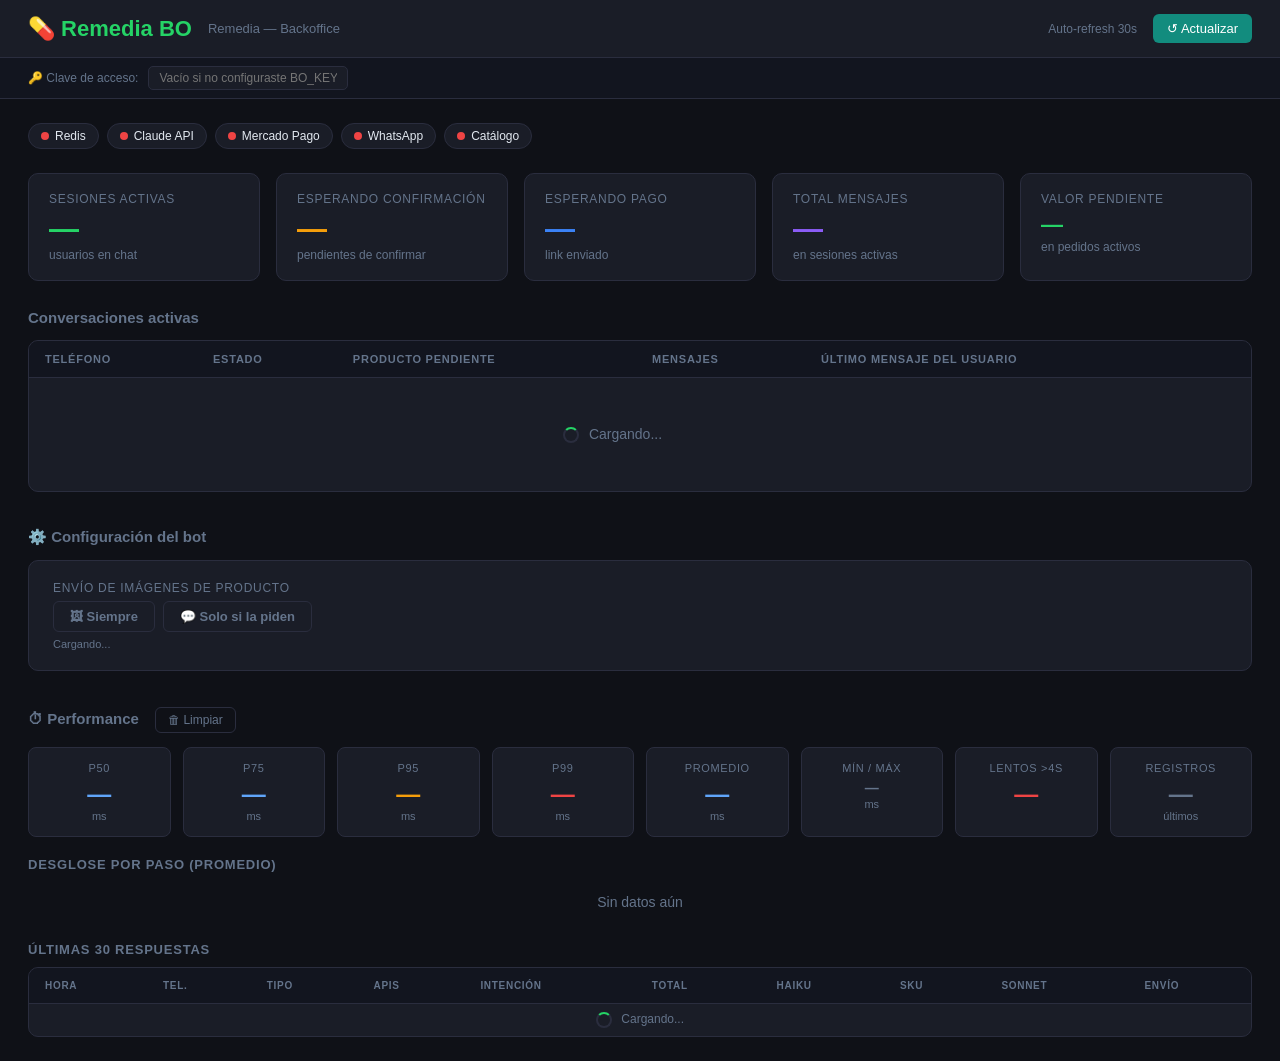
==== commit 811d6f12: "perf: use Haiku for intent classification, Sonnet only for SKU responses - intent_service: split int" ====
--- a/app/static/backoffice.html
+++ b/app/static/backoffice.html
@@ -401,9 +401,9 @@
             <th>APIs</th>
             <th>Intención</th>
             <th>Total</th>
-            <th>Claude 1</th>
+            <th>Haiku</th>
             <th>SKU</th>
-            <th>Claude 2</th>
+            <th>Sonnet</th>
             <th>Envío</th>
           </tr>
         </thead>
@@ -698,10 +698,10 @@
 // ── Performance ──────────────────────────────────────────────────────────────
 
 const STEP_LABELS = {
-  claude1_ms:        'Claude 1 (intent)',
+  claude1_ms:        'Haiku (intent)',
   sku_ms:            'SKU search',
-  claude2_ms:        'Claude 2 (respuesta)',
-  send_ms:           'Envío + delay',
+  claude2_ms:        'Sonnet (respuesta)',
+  send_ms:           'Envío WA',
   transcripcion_ms:  'Transcripción audio',
   vision_ms:         'Visión imagen',
 };
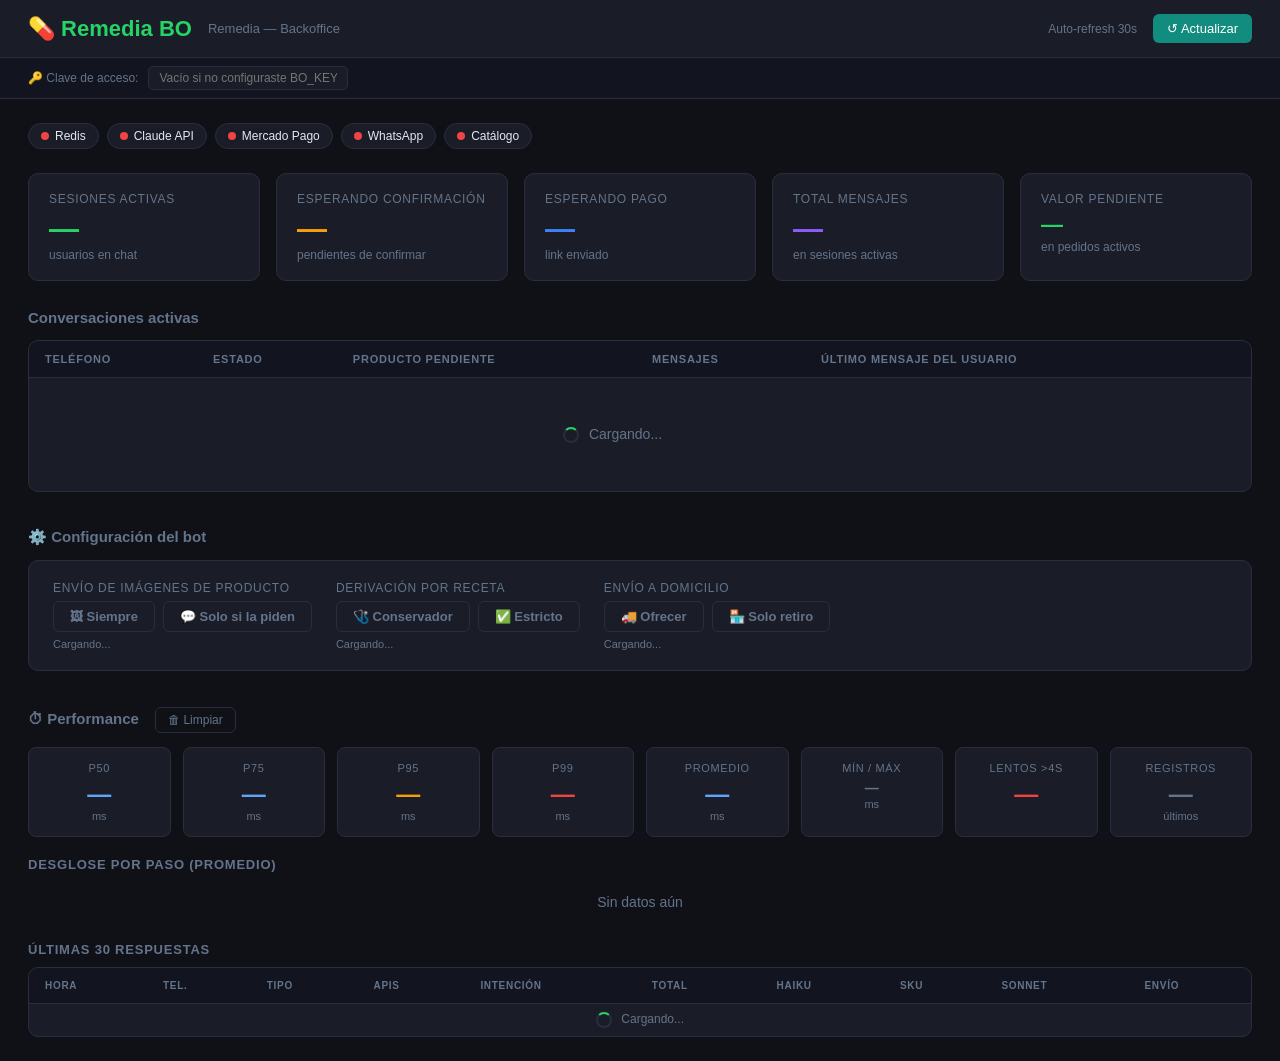
==== commit 98a893a3: "feat: catálogo muestra + derivación por receta + envío a domicilio Tres frentes sobre la muestra "Fa" ====
--- a/app/static/backoffice.html
+++ b/app/static/backoffice.html
@@ -361,6 +361,38 @@
         <div style="font-size:11px;color:var(--text-muted)" id="cfg-img-desc">Cargando...</div>
       </div>
 
+      <!-- receta_mode -->
+      <div style="display:flex;flex-direction:column;gap:6px">
+        <div style="font-size:12px;text-transform:uppercase;letter-spacing:.06em;color:var(--text-muted)">Derivación por receta</div>
+        <div style="display:flex;gap:8px">
+          <button class="cfg-btn" data-key="receta_mode" data-val="conservador"
+            onclick="setConfig('receta_mode','conservador')" style="padding:7px 16px;border-radius:6px;font-size:13px;font-weight:600;cursor:pointer;border:1px solid var(--border);background:var(--surface2);color:var(--text-muted)">
+            🩺 Conservador
+          </button>
+          <button class="cfg-btn" data-key="receta_mode" data-val="estricto"
+            onclick="setConfig('receta_mode','estricto')" style="padding:7px 16px;border-radius:6px;font-size:13px;font-weight:600;cursor:pointer;border:1px solid var(--border);background:var(--surface2);color:var(--text-muted)">
+            ✅ Estricto
+          </button>
+        </div>
+        <div style="font-size:11px;color:var(--text-muted)" id="cfg-receta-desc">Cargando...</div>
+      </div>
+
+      <!-- envio_enabled -->
+      <div style="display:flex;flex-direction:column;gap:6px">
+        <div style="font-size:12px;text-transform:uppercase;letter-spacing:.06em;color:var(--text-muted)">Envío a domicilio</div>
+        <div style="display:flex;gap:8px">
+          <button class="cfg-btn" data-key="envio_enabled" data-val="true"
+            onclick="setConfig('envio_enabled','true')" style="padding:7px 16px;border-radius:6px;font-size:13px;font-weight:600;cursor:pointer;border:1px solid var(--border);background:var(--surface2);color:var(--text-muted)">
+            🚚 Ofrecer
+          </button>
+          <button class="cfg-btn" data-key="envio_enabled" data-val="false"
+            onclick="setConfig('envio_enabled','false')" style="padding:7px 16px;border-radius:6px;font-size:13px;font-weight:600;cursor:pointer;border:1px solid var(--border);background:var(--surface2);color:var(--text-muted)">
+            🏪 Solo retiro
+          </button>
+        </div>
+        <div style="font-size:11px;color:var(--text-muted)" id="cfg-envio-desc">Cargando...</div>
+      </div>
+
     </div>
   </div>
 
@@ -845,6 +877,16 @@
   on_request: { desc: 'El bot solo envía la imagen si el cliente la pide explícitamente ("¿tenés foto?").', active: 'cfg-img-onrequest' },
 };
 
+const CFG_RECETA_LABELS = {
+  conservador: { desc: 'Deriva a una persona los medicamentos marcados "Si" y los ambiguos (sin cruce). Más seguro.' },
+  estricto:    { desc: 'Solo deriva los medicamentos con receta "Si" explícito. Los ambiguos se venden normal.' },
+};
+
+const CFG_ENVIO_LABELS = {
+  'true':  { desc: 'El bot ofrece retiro en sucursal o envío a domicilio (usa la dirección del socio si está).' },
+  'false': { desc: 'Solo retiro en sucursal. No se ofrece envío a domicilio.' },
+};
+
 async function loadConfig() {
   try {
     const r = await fetch(apiUrl('/bo/config'));
@@ -855,14 +897,19 @@
 }
 
 function applyConfigUI(cfg) {
-  // send_images
-  const imgMode = cfg.send_images || 'always';
-  const info = CFG_IMG_LABELS[imgMode] || CFG_IMG_LABELS.always;
-  document.getElementById('cfg-img-desc').textContent = info.desc;
-  document.querySelectorAll('[data-key="send_images"]').forEach(btn => {
-    const isActive = btn.dataset.val === imgMode;
-    btn.style.background = isActive ? 'var(--info)' : 'var(--surface2)';
-    btn.style.color      = isActive ? '#fff' : 'var(--text-muted)';
+  _applyToggle('send_images', cfg.send_images || 'always', CFG_IMG_LABELS, 'cfg-img-desc');
+  _applyToggle('receta_mode', cfg.receta_mode || 'conservador', CFG_RECETA_LABELS, 'cfg-receta-desc');
+  _applyToggle('envio_enabled', String(cfg.envio_enabled ?? 'true'), CFG_ENVIO_LABELS, 'cfg-envio-desc');
+}
+
+function _applyToggle(key, value, labels, descId) {
+  const info = labels[value] || Object.values(labels)[0];
+  const descEl = document.getElementById(descId);
+  if (descEl && info) descEl.textContent = info.desc;
+  document.querySelectorAll(`[data-key="${key}"]`).forEach(btn => {
+    const isActive = btn.dataset.val === value;
+    btn.style.background  = isActive ? 'var(--info)' : 'var(--surface2)';
+    btn.style.color       = isActive ? '#fff' : 'var(--text-muted)';
     btn.style.borderColor = isActive ? 'var(--info)' : 'var(--border)';
   });
 }
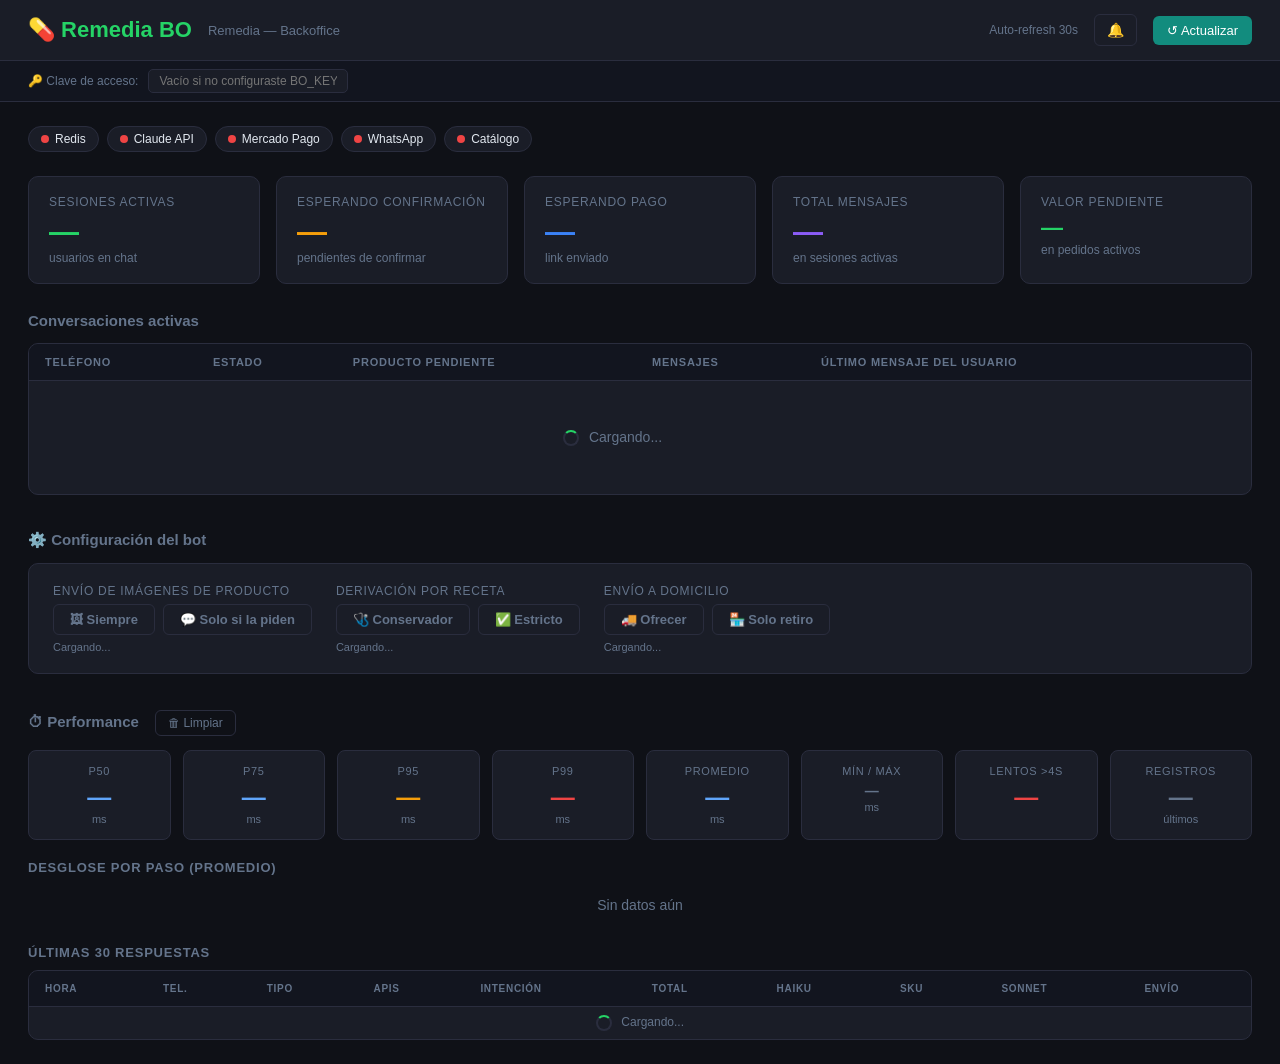
==== commit 54bdee46: "feat: cerrar conversación + sonido al derivar a operador Backend: - session_service.delete() + POST " ====
--- a/app/static/backoffice.html
+++ b/app/static/backoffice.html
@@ -272,6 +272,7 @@
   <div class="sub">Remedia — Backoffice</div>
   <div class="spacer"></div>
   <span class="refresh-info">Auto-refresh 30s</span>
+  <button id="btn-mute" onclick="toggleMute()" title="Sonido activado" style="background:var(--surface);border:1px solid var(--border);border-radius:6px;padding:7px 12px;cursor:pointer;font-size:14px;color:var(--text)">🔔</button>
   <button id="btn-refresh">↺ Actualizar</button>
 </div>
 
@@ -452,6 +453,45 @@
 const API = '';
 let expandedPhones = new Set();
 
+// ── Sonido de derivación a operador ────────────────────────────────────────────
+let _prevOperators = new Set();
+let _soundInit = false;
+let _muted = false;
+
+function playBeep() {
+  if (_muted) return;
+  try {
+    const Ctx = window.AudioContext || window.webkitAudioContext;
+    const ctx = new Ctx();
+    const beep = (freq, start, dur) => {
+      const o = ctx.createOscillator(), g = ctx.createGain();
+      o.connect(g); g.connect(ctx.destination);
+      o.type = 'sine'; o.frequency.value = freq;
+      g.gain.setValueAtTime(0.0001, ctx.currentTime + start);
+      g.gain.exponentialRampToValueAtTime(0.2, ctx.currentTime + start + 0.02);
+      g.gain.exponentialRampToValueAtTime(0.0001, ctx.currentTime + start + dur);
+      o.start(ctx.currentTime + start); o.stop(ctx.currentTime + start + dur);
+    };
+    beep(660, 0, 0.25); beep(880, 0.22, 0.35);
+  } catch(_) {}
+}
+
+function detectNewOperators(sessions) {
+  const current = new Set(sessions.filter(s => s.estado === 'operador').map(s => s.phone));
+  if (_soundInit) {
+    for (const p of current) if (!_prevOperators.has(p)) { playBeep(); break; }
+  }
+  _prevOperators = current;
+  _soundInit = true;
+}
+
+function toggleMute() {
+  _muted = !_muted;
+  const btn = document.getElementById('btn-mute');
+  if (btn) { btn.textContent = _muted ? '🔕' : '🔔'; btn.title = _muted ? 'Sonido desactivado' : 'Sonido activado'; }
+  if (!_muted) playBeep();  // probar al reactivar
+}
+
 function key() {
   return document.getElementById('key-input').value.trim();
 }
@@ -515,6 +555,7 @@
     }
     if (!r.ok) return;
     const sessions = await r.json();
+    detectNewOperators(sessions);
     renderSessions(sessions);
     scheduleRefresh(sessions);
     document.getElementById('last-updated').textContent =
@@ -562,6 +603,7 @@
     const takeoverBtn = isOp
       ? `<button class="btn-op-release" onclick="event.stopPropagation();releaseSession('${esc(s.phone)}')" title="Devolver al bot">🤖 Devolver al bot</button>`
       : `<button class="btn-op-release" onclick="event.stopPropagation();takeoverSession('${esc(s.phone)}')" title="Tomar conversación">🙋 Tomar</button>`;
+    const closeBtn = `<button class="btn-op-release" onclick="event.stopPropagation();closeSession('${esc(s.phone)}')" title="Cerrar conversación" style="margin-left:6px">✖ Cerrar</button>`;
 
     html += `
       <tr class="${isExp ? 'expanded' : ''}" onclick="toggleSession('${esc(s.phone)}')">
@@ -570,7 +612,7 @@
         <td>${productHtml}</td>
         <td><span class="msgs-count">${s.mensajes}</span></td>
         <td><div class="ultimo">${s.ultimo_mensaje ? esc(s.ultimo_mensaje) : '—'}</div></td>
-        <td>${takeoverBtn}</td>
+        <td>${takeoverBtn}${closeBtn}</td>
       </tr>
       <tr class="conv-row ${isExp ? 'visible' : ''}" id="conv-${esc(s.phone)}">
         <td colspan="6" class="conv-cell">
@@ -677,6 +719,16 @@
   try {
     const r = await fetch(apiUrl(`/bo/session/${encodeURIComponent(phone)}/release`), { method: 'POST' });
     if (!r.ok) return;
+    await loadSessions();
+  } catch(_) {}
+}
+
+async function closeSession(phone) {
+  if (!confirm('¿Cerrar esta conversación? Se quita de la lista de activas.')) return;
+  try {
+    const r = await fetch(apiUrl(`/bo/session/${encodeURIComponent(phone)}/close`), { method: 'POST' });
+    if (!r.ok) return;
+    expandedPhones.delete(phone);
     await loadSessions();
   } catch(_) {}
 }
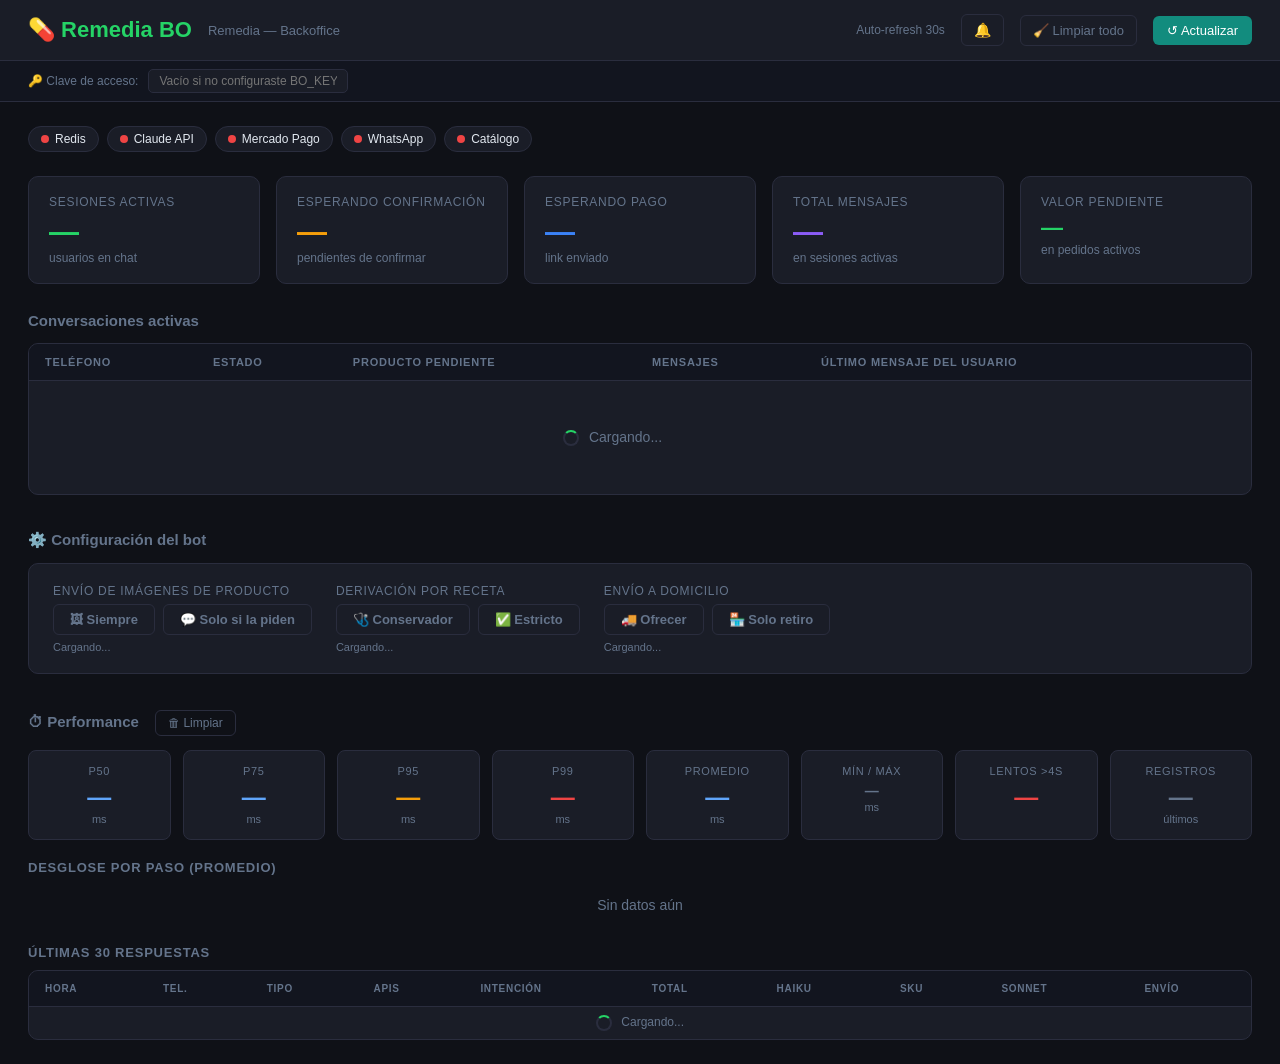
==== commit 80565b4b: "feat: limpiar todas las sesiones (reset del tablero para demos) - session_service.delete_all(): borr" ====
--- a/app/static/backoffice.html
+++ b/app/static/backoffice.html
@@ -273,6 +273,7 @@
   <div class="spacer"></div>
   <span class="refresh-info">Auto-refresh 30s</span>
   <button id="btn-mute" onclick="toggleMute()" title="Sonido activado" style="background:var(--surface);border:1px solid var(--border);border-radius:6px;padding:7px 12px;cursor:pointer;font-size:14px;color:var(--text)">🔔</button>
+  <button id="btn-clear-sessions" onclick="clearAllSessions()" title="Cerrar todas las conversaciones (para demos)" style="background:var(--surface);border:1px solid var(--border);border-radius:6px;padding:7px 12px;cursor:pointer;font-size:13px;color:var(--text-muted)">🧹 Limpiar todo</button>
   <button id="btn-refresh">↺ Actualizar</button>
 </div>
 
@@ -733,6 +734,16 @@
   } catch(_) {}
 }
 
+async function clearAllSessions() {
+  if (!confirm('¿Cerrar TODAS las conversaciones activas? (útil para resetear antes de una demo)')) return;
+  try {
+    const r = await fetch(apiUrl('/bo/sessions/clear'), { method: 'POST' });
+    if (!r.ok) return;
+    expandedPhones.clear();
+    await loadSessions();
+  } catch(_) {}
+}
+
 async function sendOperatorMessage(phone) {
   const pid = phone.replace(/\W/g, '_');
   const input = document.getElementById(`op-input-${pid}`);
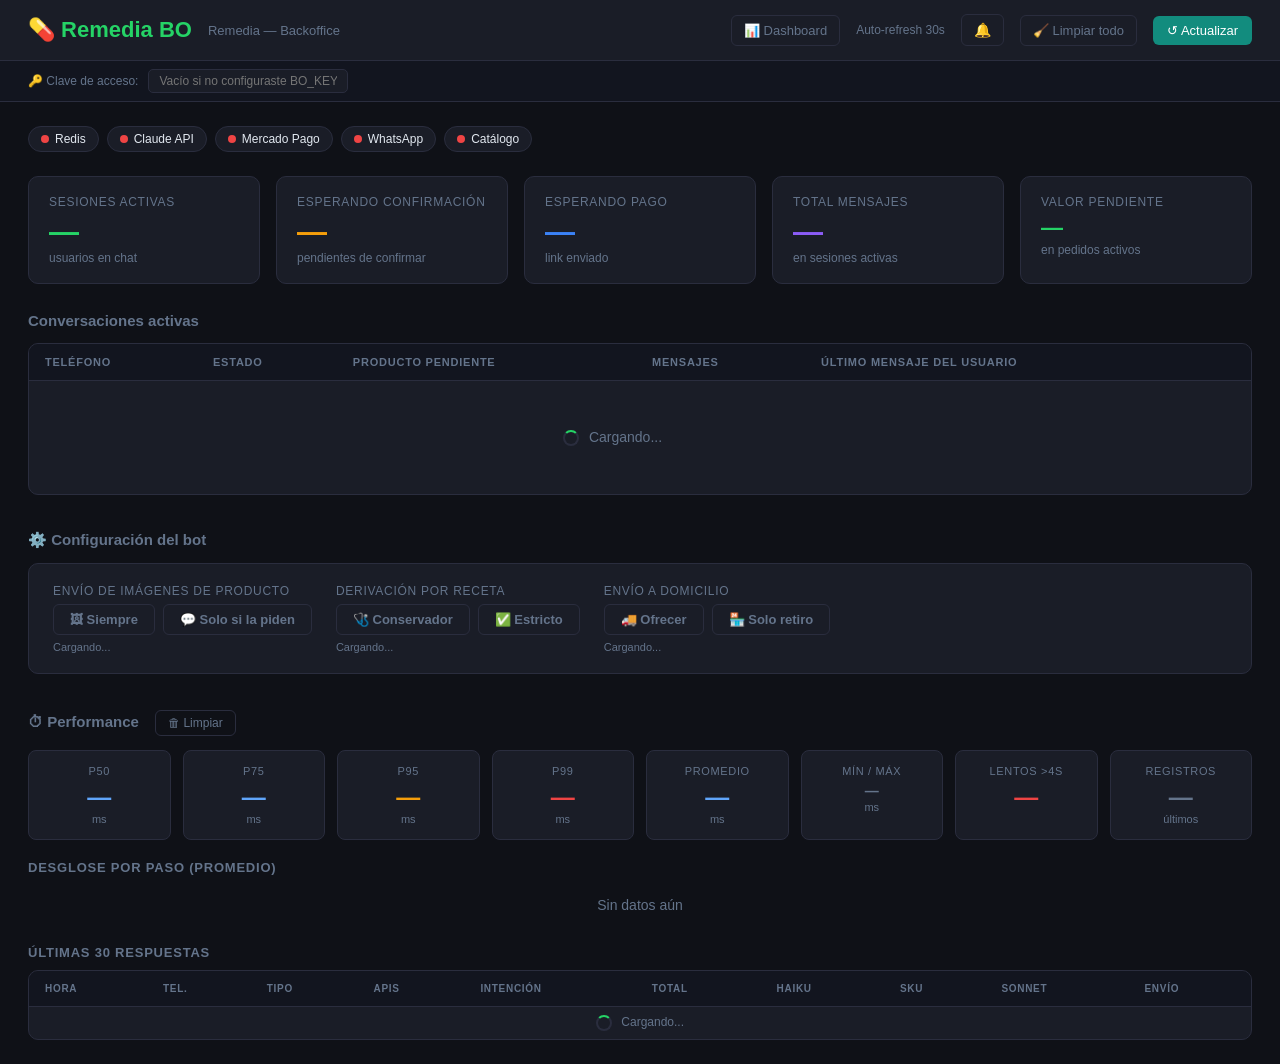
==== commit 2caca785: "Backoffice propio: pagina /dashboard con metricas historicas y navegador de conversaciones - KPIs (c" ====
--- a/app/static/backoffice.html
+++ b/app/static/backoffice.html
@@ -271,6 +271,7 @@
   <div class="logo">💊 Remedia BO</div>
   <div class="sub">Remedia — Backoffice</div>
   <div class="spacer"></div>
+  <a href="/dashboard" style="color:var(--text-muted);text-decoration:none;font-size:13px;border:1px solid var(--border);border-radius:6px;padding:7px 12px;background:var(--surface)">📊 Dashboard</a>
   <span class="refresh-info">Auto-refresh 30s</span>
   <button id="btn-mute" onclick="toggleMute()" title="Sonido activado" style="background:var(--surface);border:1px solid var(--border);border-radius:6px;padding:7px 12px;cursor:pointer;font-size:14px;color:var(--text)">🔔</button>
   <button id="btn-clear-sessions" onclick="clearAllSessions()" title="Cerrar todas las conversaciones (para demos)" style="background:var(--surface);border:1px solid var(--border);border-radius:6px;padding:7px 12px;cursor:pointer;font-size:13px;color:var(--text-muted)">🧹 Limpiar todo</button>
@@ -497,6 +498,13 @@
   return document.getElementById('key-input').value.trim();
 }
 
+// Compartir la clave con el dashboard (/dashboard) vía localStorage
+(function () {
+  const inp = document.getElementById('key-input');
+  if (!inp.value) inp.value = localStorage.getItem('bo_key') || '';
+  inp.addEventListener('change', () => localStorage.setItem('bo_key', key()));
+})();
+
 function apiUrl(path) {
   const k = key();
   return `${API}${path}${k ? '?key=' + encodeURIComponent(k) : ''}`;
@@ -672,7 +680,7 @@
     inner.innerHTML = history.map(m => `
       <div class="conv-msg">
         <div class="role ${m.role}">${roleLabel[m.role] || m.role}</div>
-        <div class="text">${esc(m.content)}</div>
+        <div class="text">${renderMsgContent(m.content)}</div>
       </div>`).join('');
     inner.scrollTop = inner.scrollHeight;
   } catch(_) {}
@@ -788,6 +796,16 @@
 
 function esc(s) {
   return String(s).replace(/&/g,'&amp;').replace(/</g,'&lt;').replace(/>/g,'&gt;').replace(/"/g,'&quot;');
+}
+
+// Si el mensaje referencia una imagen del cliente (/media/chat/...), la muestra
+function renderMsgContent(content) {
+  const m = String(content || '').match(/\/media\/chat\/[\w.\-]+/);
+  if (m) {
+    return `<a href="${m[0]}" target="_blank" title="Abrir imagen">
+      <img src="${m[0]}" style="max-width:200px;max-height:240px;border-radius:8px;display:block;margin-top:4px;border:1px solid var(--border)" /></a>`;
+  }
+  return esc(content);
 }
 
 // ── Performance ──────────────────────────────────────────────────────────────
